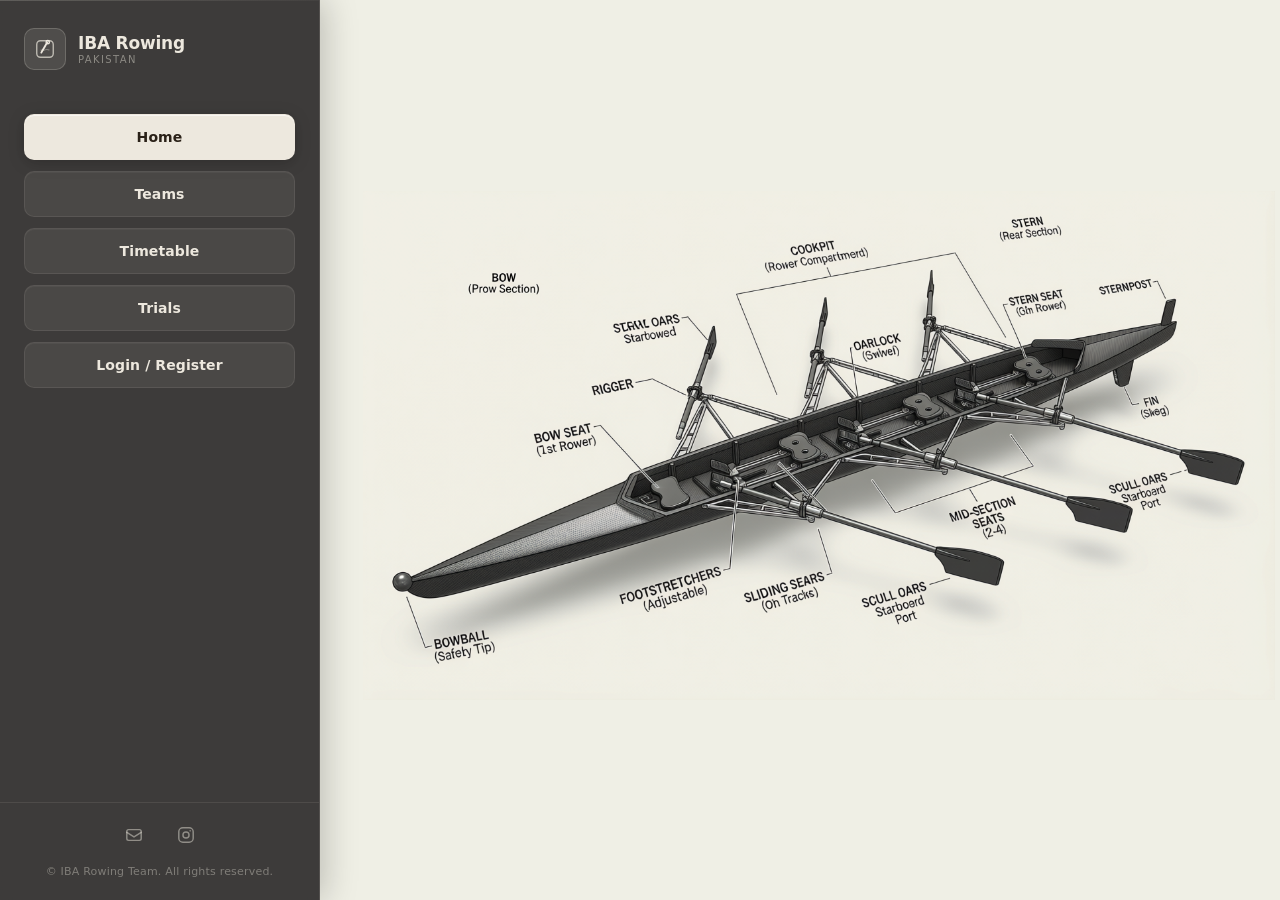
==== front-end/index.html @ 2d229ebc "Testing basic flask syntax, checking GET method" ====
<!DOCTYPE html>
<html lang="en">
<head>
    <meta charset="UTF-8">
    <meta name="viewport" content="width=device-width, initial-scale=1.0">
    <title>IBA Rowing - Team Management</title>
    <link rel="stylesheet" href="style.css">
</head>
<body>
    <div class="container">
        
        <!-- LEFT SIDEBAR -->
        <aside class="sidebar">
            <!-- Top edge glass sheen -->
            <div class="sidebar-top-sheen"></div>

            <!-- Scrollable content: Logo + Nav -->
            <div class="sidebar-scroll">
                
                <!-- LOGO SECTION -->
                <div class="logo-section">
                    <div class="logo-box">
                        <svg width="22" height="22" viewBox="0 0 24 24" fill="none">
                            <rect x="3" y="3" width="18" height="18" rx="4" stroke="rgba(237,232,222,0.7)" stroke-width="1.5"/>
                            <path d="M8 16 C9.5 13 11 11 12 9 C13 7 13.5 6 14.5 5" stroke="#EDE8DE" stroke-width="2" stroke-linecap="round"/>
                            <circle cx="15" cy="4.5" r="1.8" stroke="#EDE8DE" stroke-width="1.5" fill="none"/>
                            <path d="M7.5 13 Q10 14 12 13 Q14 12 16.5 13" stroke="rgba(237,232,222,0.38)" stroke-width="1.1" stroke-linecap="round" fill="none"/>
                        </svg>
                    </div>
                    <div class="logo-text">
                        <div class="logo-main">IBA Rowing</div>
                        <div class="logo-sub">Pakistan</div>
                    </div>
                </div>

                <!-- NAVIGATION -->
                <nav class="navbar">
                    <button class="nav-btn active" data-view="home">Home</button>
                    <button class="nav-btn" data-view="teams">Teams</button>
                    <button class="nav-btn" data-view="timetable">Timetable</button>
                    <button class="nav-btn" data-view="trials">Trials</button>
                    <button class="nav-btn" data-view="login">Login / Register</button>
                </nav>
            </div>

            <!-- FOOTER (always pinned) -->
            <footer class="sidebar-footer">
                <div class="footer-icons">
                    <a href="mailto:ibarowing@gmail.com" class="footer-icon" aria-label="IBA Rowing Email" title="IBA Rowing Email">
                        <svg width="18" height="18" viewBox="0 0 20 20" fill="none">
                            <rect x="2" y="4" width="16" height="12" rx="2" stroke="currentColor" stroke-width="1.6"/>
                            <path d="M2 7l8 5 8-5" stroke="currentColor" stroke-width="1.6" stroke-linecap="round"/>
                        </svg>
                    </a>
                    <a href="https://instagram.com/ibarowing" class="footer-icon" aria-label="IBA Rowing on Instagram" title="IBA Rowing on Instagram" target="_blank" rel="noopener noreferrer">
                        <svg width="18" height="18" viewBox="0 0 20 20" fill="none">
                            <rect x="2" y="2" width="16" height="16" rx="4.5" stroke="currentColor" stroke-width="1.6"/>
                            <circle cx="10" cy="10" r="3.4" stroke="currentColor" stroke-width="1.6"/>
                            <circle cx="14.6" cy="5.4" r="0.85" fill="currentColor"/>
                        </svg>
                    </a>
                </div>
                <p class="footer-copyright">© IBA Rowing Team. All rights reserved.</p>
            </footer>
        </aside>

        <!-- RIGHT PANEL - BOAT DIAGRAM -->
        <div class="boat-hero">
            <img src="../imports/iso_boat2.png" alt="Completed Sculling Shell (5x+) technical diagram" class="boat-image">
        </div>

    </div>

    <script src="script.js"></script>
</body>
</html>
---- front-end/style.css ----
/* ===========================
   GLOBAL STYLES
   =========================== */

* {
    margin: 0;
    padding: 0;
    box-sizing: border-box;
}

html, body {
    width: 100%;
    height: 100%;
    overflow: hidden;
}

body {
    font-family: 'Inter', system-ui, sans-serif;
    background: #EDE8DE;
}

/* ===========================
   LAYOUT - MAIN CONTAINER
   =========================== */

.container {
    display: flex;
    width: 100vw;
    height: 100vh;
    overflow: hidden;
}

/* ===========================
   LEFT SIDEBAR (30%)
   =========================== */

.sidebar {
    width: 25%;
    height: 100vh;
    flex-shrink: 0;
    display: flex;
    flex-direction: column;
    position: relative;
    background: rgba(42, 41, 41, 0.9);
    backdrop-filter: blur(18px) saturate(130%);
    -webkit-backdrop-filter: blur(18px) saturate(130%);
    border-right: 1px solid rgba(237, 232, 222, 0.13);
    box-shadow: 4px 0 32px rgba(0, 0, 0, 0.22);
}

/* Top edge glass sheen */
.sidebar-top-sheen {
    position: absolute;
    top: 0;
    left: 0;
    right: 0;
    height: 1px;
    background: linear-gradient(90deg, rgba(237, 232, 222, 0.20) 0%, rgba(237, 232, 222, 0.04) 100%);
    pointer-events: none;
}

/* Scrollable content area */
.sidebar-scroll {
    flex: 1;
    overflow-y: auto;
    overflow-x: hidden;
    padding: 28px 24px 16px;
    scrollbar-width: none;
}

.sidebar-scroll::-webkit-scrollbar {
    display: none;
}

/* ===========================
   LOGO SECTION
   =========================== */

.logo-section {
    display: flex;
    align-items: center;
    gap: 12px;
    margin-bottom: 44px;
}

.logo-box {
    width: 42px;
    height: 42px;
    border-radius: 10px;
    background: rgba(237, 232, 222, 0.10);
    border: 1px solid rgba(237, 232, 222, 0.20);
    display: flex;
    align-items: center;
    justify-content: center;
    flex-shrink: 0;
}

.logo-text {
    display: flex;
    flex-direction: column;
}

.logo-main {
    font-size: 17px;
    font-weight: 700;
    color: #EDE8DE;
    letter-spacing: -0.2px;
    line-height: 1.2;
}

.logo-sub {
    font-size: 10px;
    color: rgba(237, 232, 222, 0.45);
    letter-spacing: 1.4px;
    text-transform: uppercase;
    font-weight: 500;
    margin-top: 1px;
}

/* ===========================
   NAVIGATION
   =========================== */

.navbar {
    display: flex;
    flex-direction: column;
    gap: 11px;
}

.nav-btn {
    width: 100%;
    padding: 14px 22px;
    border-radius: 10px;
    font-size: 14px;
    font-weight: 600;
    font-family: 'Inter', system-ui, sans-serif;
    text-align: center;
    cursor: pointer;
    letter-spacing: 0.1px;
    border: 1px solid rgba(237, 232, 222, 0.09);
    background: rgba(237, 232, 222, 0.07);
    color: #EDE8DE;
    box-shadow: inset 0 1px 0 rgba(237, 232, 222, 0.05);
    transition: background 150ms ease, box-shadow 150ms ease, border-color 150ms ease, color 150ms ease, transform 100ms ease;
}

/* Default hover state */
.nav-btn:hover:not(.active) {
    background: rgba(237, 232, 222, 0.13);
    border-color: rgba(237, 232, 222, 0.18);
    box-shadow: 0 2px 10px rgba(0, 0, 0, 0.12), inset 0 1px 0 rgba(237, 232, 222, 0.10);
}

/* Pressed state */
.nav-btn:active:not(.active) {
    background: rgba(237, 232, 222, 0.22);
    border-color: rgba(237, 232, 222, 0.28);
    box-shadow: 0 0 0 3px rgba(237, 232, 222, 0.10), inset 0 2px 6px rgba(0, 0, 0, 0.18);
    transform: scale(0.97);
}

/* Active state */
.nav-btn.active {
    background: #EDE8DE;
    color: #2A2118;
    border-color: rgba(237, 232, 222, 0.50);
    box-shadow: 0 3px 16px rgba(0, 0, 0, 0.22), inset 0 1px 0 rgba(255, 255, 255, 0.60);
}

.nav-btn.active:hover {
    background: #EDE8DE;
    box-shadow: 0 3px 16px rgba(0, 0, 0, 0.22), inset 0 1px 0 rgba(255, 255, 255, 0.60);
}

/* ===========================
   FOOTER
   =========================== */

.sidebar-footer {
    flex-shrink: 0;
    padding: 14px 24px 22px;
    border-top: 1px solid rgba(237, 232, 222, 0.09);
    display: flex;
    flex-direction: column;
    align-items: center;
    gap: 12px;
}

.footer-icons {
    display: flex;
    gap: 16px;
}

.footer-icon {
    display: flex;
    align-items: center;
    justify-content: center;
    width: 36px;
    height: 36px;
    border-radius: 8px;
    color: rgba(237, 232, 222, 0.48);
    background: transparent;
    border: 1px solid transparent;
    text-decoration: none;
    transform: scale(1);
    box-shadow: none;
    transition: all 150ms ease;
}

.footer-icon:hover {
    color: #EDE8DE;
    background: rgba(237, 232, 222, 0.12);
    border: 1px solid rgba(237, 232, 222, 0.22);
    transform: scale(1.1);
    box-shadow: 0 0 12px rgba(237, 232, 222, 0.08);
}

.footer-copyright {
    font-size: 11px;
    color: rgba(237, 232, 222, 0.38);
    font-weight: 400;
    letter-spacing: 0.2px;
    margin: 0;
}

/* ===========================
   RIGHT PANEL - BOAT HERO (70%)
   =========================== */

.boat-hero {
    flex: 1;
    height: 100vh;
    background-color: #efefe5;
    display: flex;
    align-items: center;
    justify-content: center;
    overflow: hidden;
}

.boat-image {
    width: 95%;
    height: 100%;
    object-fit: contain;
    object-position: center;
    display: block;
    margin-left: 4%;
    margin-bottom: 1%;
}

/* ===========================
   RESPONSIVE DESIGN
   =========================== */

@media (max-width: 768px) {
    .container {
        flex-direction: column;
    }

    .sidebar {
        width: 100%;
        height: 50vh;
    }

    .boat-hero {
        width: 100%;
        height: 50vh;
    }
}

@media (max-width: 480px) {
    .logo-main {
        font-size: 14px;
    }

    .logo-sub {
        font-size: 9px;
    }

    .nav-btn {
        padding: 12px 16px;
        font-size: 13px;
    }

    .sidebar-scroll {
        padding: 20px 16px 12px;
    }

    .logo-section {
        margin-bottom: 32px;
    }

    .navbar {
        gap: 8px;
    }
}
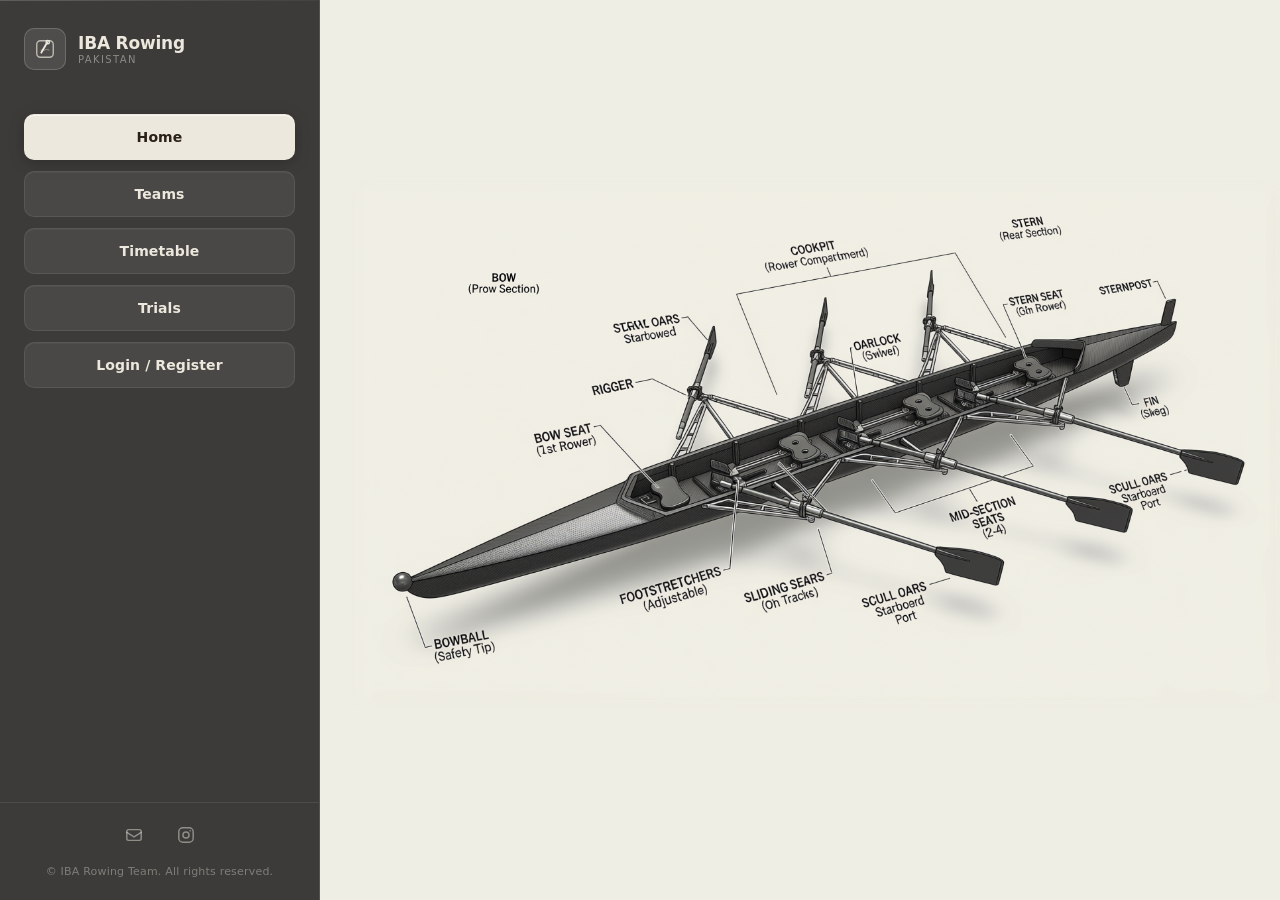
==== commit 4fda18a3: "Added blur effect and generic placeholders for each page, also constructed script.js for basic view " ====
--- a/front-end/index.html
+++ b/front-end/index.html
@@ -8,16 +8,9 @@
 </head>
 <body>
     <div class="container">
-        
-        <!-- LEFT SIDEBAR -->
         <aside class="sidebar">
-            <!-- Top edge glass sheen -->
             <div class="sidebar-top-sheen"></div>
-
-            <!-- Scrollable content: Logo + Nav -->
             <div class="sidebar-scroll">
-                
-                <!-- LOGO SECTION -->
                 <div class="logo-section">
                     <div class="logo-box">
                         <svg width="22" height="22" viewBox="0 0 24 24" fill="none">
@@ -32,8 +25,6 @@
                         <div class="logo-sub">Pakistan</div>
                     </div>
                 </div>
-
-                <!-- NAVIGATION -->
                 <nav class="navbar">
                     <button class="nav-btn active" data-view="home">Home</button>
                     <button class="nav-btn" data-view="teams">Teams</button>
@@ -42,8 +33,6 @@
                     <button class="nav-btn" data-view="login">Login / Register</button>
                 </nav>
             </div>
-
-            <!-- FOOTER (always pinned) -->
             <footer class="sidebar-footer">
                 <div class="footer-icons">
                     <a href="mailto:ibarowing@gmail.com" class="footer-icon" aria-label="IBA Rowing Email" title="IBA Rowing Email">
@@ -64,11 +53,41 @@
             </footer>
         </aside>
 
-        <!-- RIGHT PANEL - BOAT DIAGRAM -->
-        <div class="boat-hero">
-            <img src="../imports/iso_boat2.png" alt="Completed Sculling Shell (5x+) technical diagram" class="boat-image">
-        </div>
+        <main class="right-panel">
+            <img src="../imports/iso_boat2.png" alt="" class="boat-background">
+            <img src="../imports/iso_boat2.png" alt="Completed Sculling Shell (5x+) technical diagram" class="boat-normal">
 
+            <div class="view home-view active">
+            </div>
+
+            <div class="view teams-view">
+                <div class="view-content">
+                    <h2 class="view-title">Team Members</h2>
+                    <div class="view-blur-overlay"></div>
+                </div>
+            </div>
+
+            <div class="view timetable-view">
+                <div class="view-content">
+                    <h2 class="view-title">Race Schedule</h2>
+                    <div class="view-blur-overlay"></div>
+                </div>
+            </div>
+
+            <div class="view trials-view">
+                <div class="view-content">
+                    <h2 class="view-title">Trials</h2>
+                    <div class="view-blur-overlay"></div>
+                </div>
+            </div>
+
+            <div class="view login-view">
+                <div class="view-content">
+                    <h2 class="view-title">Login / Register</h2>
+                    <div class="view-blur-overlay"></div>
+                </div>
+            </div>
+        </main>
     </div>
 
     <script src="script.js"></script>
--- a/front-end/style.css
+++ b/front-end/style.css
@@ -31,7 +31,7 @@
 }
 
 /* ===========================
-   LEFT SIDEBAR (30%)
+   LEFT SIDEBAR (STATIC)
    =========================== */
 
 .sidebar {
@@ -48,7 +48,6 @@
     box-shadow: 4px 0 32px rgba(0, 0, 0, 0.22);
 }
 
-/* Top edge glass sheen */
 .sidebar-top-sheen {
     position: absolute;
     top: 0;
@@ -59,7 +58,6 @@
     pointer-events: none;
 }
 
-/* Scrollable content area */
 .sidebar-scroll {
     flex: 1;
     overflow-y: auto;
@@ -144,14 +142,12 @@
     transition: background 150ms ease, box-shadow 150ms ease, border-color 150ms ease, color 150ms ease, transform 100ms ease;
 }
 
-/* Default hover state */
 .nav-btn:hover:not(.active) {
     background: rgba(237, 232, 222, 0.13);
     border-color: rgba(237, 232, 222, 0.18);
     box-shadow: 0 2px 10px rgba(0, 0, 0, 0.12), inset 0 1px 0 rgba(237, 232, 222, 0.10);
 }
 
-/* Pressed state */
 .nav-btn:active:not(.active) {
     background: rgba(237, 232, 222, 0.22);
     border-color: rgba(237, 232, 222, 0.28);
@@ -159,7 +155,6 @@
     transform: scale(0.97);
 }
 
-/* Active state */
 .nav-btn.active {
     background: #EDE8DE;
     color: #2A2118;
@@ -224,20 +219,26 @@
 }
 
 /* ===========================
-   RIGHT PANEL - BOAT HERO (70%)
-   =========================== */
-
-.boat-hero {
+   RIGHT PANEL
+   =========================== */
+
+.right-panel {
     flex: 1;
     height: 100vh;
-    background-color: #efefe5;
+    background-color: #efeee4;
     display: flex;
     align-items: center;
     justify-content: center;
     overflow: hidden;
-}
-
-.boat-image {
+    position: relative;
+}
+
+/* ===========================
+   BOAT BACKGROUND
+   =========================== */
+
+.boat-background {
+    position: absolute;
     width: 95%;
     height: 100%;
     object-fit: contain;
@@ -245,6 +246,112 @@
     display: block;
     margin-left: 4%;
     margin-bottom: 1%;
+    filter: blur(6px);
+    z-index: 1;
+}
+
+.boat-normal {
+    position: absolute;
+    width: 95%;
+    height: 100%;
+    object-fit: contain;
+    object-position: center;
+    display: block;
+    margin-left: 4%;
+    margin-bottom: 1%;
+    z-index: 2;
+}
+
+/* ===========================
+   VIEWS
+   =========================== */
+
+.view {
+    display: none;
+    width: 100%;
+    height: 100%;
+    position: absolute;
+    top: 0;
+    left: 0;
+    align-items: center;
+    justify-content: center;
+    z-index: 3;
+}
+
+.view.active {
+    display: flex;
+    animation: viewEnter 300ms ease-out;
+}
+
+@keyframes viewEnter {
+    from {
+        opacity: 0;
+        transform: translateY(10px);
+    }
+    to {
+        opacity: 1;
+        transform: translateY(0);
+    }
+}
+
+/* ===========================
+   HOME VIEW
+   =========================== */
+
+.home-view {
+    background: transparent;
+}
+
+/* ===========================
+   OTHER VIEWS
+   =========================== */
+
+.teams-view,
+.timetable-view,
+.trials-view,
+.login-view {
+    background: transparent;
+}
+
+.view-content {
+    position: relative;
+    width: 90%;
+    max-width: 900px;
+    max-height: 85%;
+    background: rgba(255, 255, 255, 0.95);
+    border-radius: 16px;
+    padding: 40px;
+    box-shadow: 0 8px 32px rgba(0, 0, 0, 0.2);
+    overflow-y: auto;
+    z-index: 10;
+    backdrop-filter: blur(0px);
+}
+
+.view-blur-overlay {
+    position: absolute;
+    top: 0;
+    left: 0;
+    right: 0;
+    bottom: 0;
+    background: rgba(0, 0, 0, 0.03);
+    backdrop-filter: blur(6px) saturate(110%);
+    -webkit-backdrop-filter: blur(6px) saturate(110%);
+    pointer-events: none;
+    z-index: 1;
+    border-radius: 16px;
+}
+
+/* ===========================
+   VIEW CONTENT
+   =========================== */
+
+.view-title {
+    font-size: 28px;
+    font-weight: 700;
+    color: #2A2118;
+    margin-bottom: 24px;
+    position: relative;
+    z-index: 2;
 }
 
 /* ===========================
@@ -261,9 +368,15 @@
         height: 50vh;
     }
 
-    .boat-hero {
+    .right-panel {
         width: 100%;
         height: 50vh;
+    }
+
+    .view-content {
+        width: 95%;
+        max-width: none;
+        padding: 24px;
     }
 }
 
@@ -292,4 +405,12 @@
     .navbar {
         gap: 8px;
     }
+
+    .view-title {
+        font-size: 20px;
+    }
+
+    .view-content {
+        padding: 16px;
+    }
 }
